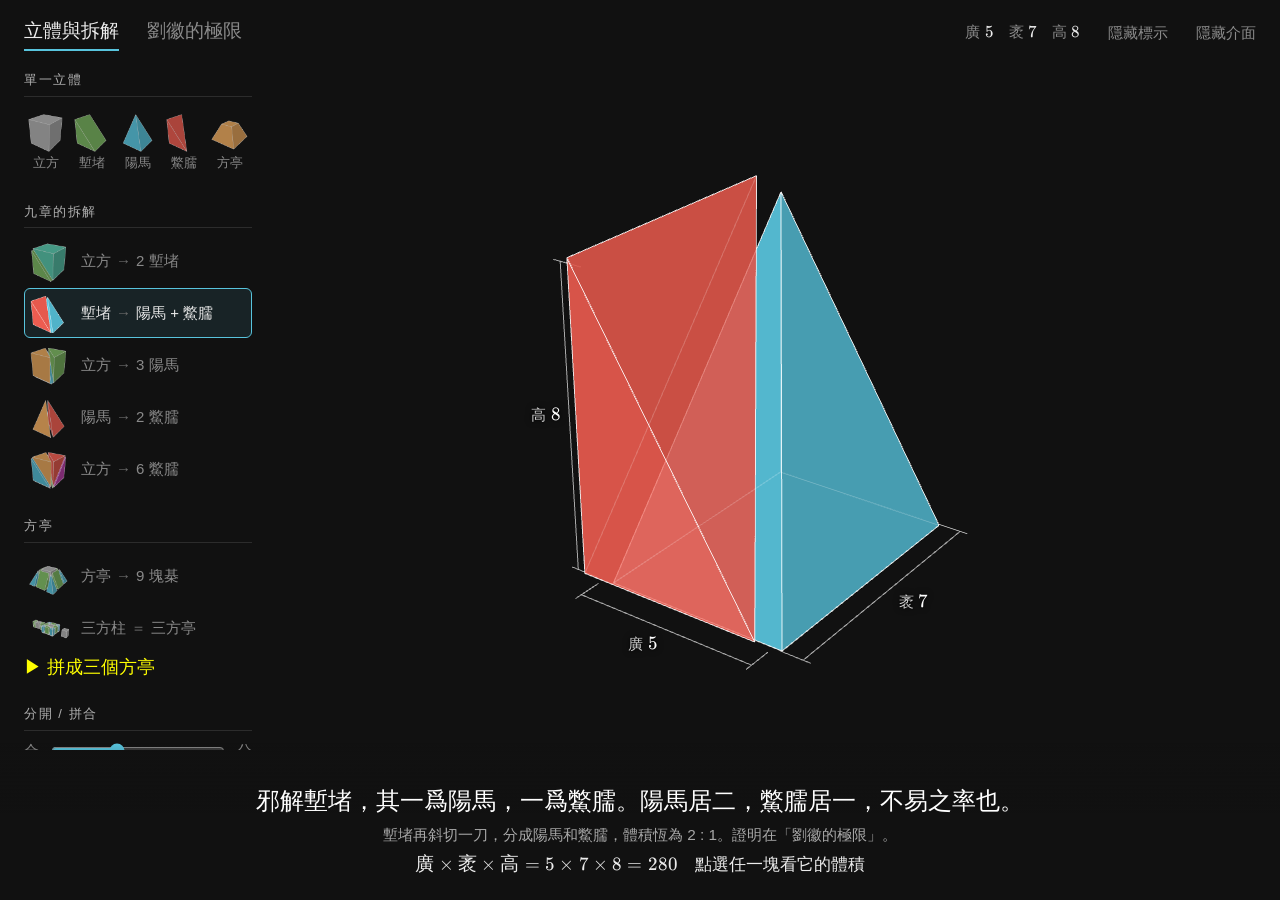
==== index.html @ 6b8ad1ee "九章算術商功立體互動網站：塹堵、陽馬、鱉臑、方亭與劉徽的極限論證 Co-Authored-By: Claude Opus 5.5 <noreply@anthropic.com>" ====
<!doctype html>
<html lang="zh-Hant">
<head>
<meta charset="utf-8">
<meta name="viewport" content="width=device-width, initial-scale=1">
<title>九章算術・商功：塹堵、陽馬、鱉臑</title>
<link rel="stylesheet" href="lib/katex/katex.min.css">
<link rel="stylesheet" href="css/style.css">
</head>
<body data-tab="explore">

<canvas id="stage"></canvas>
<div id="labels"></div>

<header id="top">
  <nav>
    <button class="tab" data-tab="explore">立體與拆解</button>
    <button class="tab" data-tab="limit">劉徽的極限</button>
  </nav>
  <div class="top-right">
    <button id="dims-toggle" class="link"><span id="top-a">廣</span> <b id="now-a"></b>　<span id="top-b">袤</span> <b id="now-b"></b>　高 <b id="now-h"></b></button>
    <button id="marks-toggle" class="link" title="顯示或隱藏立體上的廣、袤、高">隱藏標示</button>
    <button id="ui-toggle" class="link" title="隱藏或顯示介面（H）">隱藏介面</button>
  </div>
</header>

<div id="dims-pop" class="ui" hidden>
  <label><em id="lab-a">廣</em><input id="dim-a" type="number" min="0.5" max="500" step="0.5"><span>尺</span></label>
  <label><em id="lab-b">袤</em><input id="dim-b" type="number" min="0.5" max="500" step="0.5"><span>尺</span></label>
  <label><em>高</em><input id="dim-h" type="number" min="0.5" max="500" step="0.5"><span>尺</span></label>
  <div class="group-title">原題數據</div>
  <div class="chips">
    <button data-dims="2,2,2" data-shape="qd2">劉徽的棊　2・2・2</button>
    <button data-dims="5,7,8" data-shape="yangma">陽馬題　5・7・8</button>
    <button data-dims="5,4,7" data-shape="bienao">鱉臑題　5・4・7</button>
    <button data-dims="20,186,25" data-shape="qiandu">塹堵題　20・186・25</button>
    <button class="ft-only" data-dims="50,40,50" data-shape="fangting">方亭題　下方 50・上方 40・高 50</button>
    <button class="ft-only" data-dims="3,1,1" data-shape="ft9">劉徽的方亭棊　下方 3・上方 1・高 1</button>
  </div>
</div>

<aside id="ex-panel" class="ui">
  <div class="group-title">單一立體</div>
  <div class="tiles">
    <button class="tile" data-preset="box"><img alt=""><span>立方</span></button>
    <button class="tile" data-preset="qiandu"><img alt=""><span>塹堵</span></button>
    <button class="tile" data-preset="yangma"><img alt=""><span>陽馬</span></button>
    <button class="tile" data-preset="bienao"><img alt=""><span>鱉臑</span></button>
    <button class="tile" data-preset="fangting"><img alt=""><span>方亭</span></button>
  </div>

  <div class="group-title">九章的拆解</div>
  <div class="rows">
    <button class="rowtile" data-preset="box2"><img alt=""><span>立方<em>→</em>2 塹堵</span></button>
    <button class="rowtile" data-preset="qd2"><img alt=""><span>塹堵<em>→</em>陽馬 + 鱉臑</span></button>
    <button class="rowtile" data-preset="box3"><img alt=""><span>立方<em>→</em>3 陽馬</span></button>
    <button class="rowtile" data-preset="ym2"><img alt=""><span>陽馬<em>→</em>2 鱉臑</span></button>
    <button class="rowtile" data-preset="box6"><img alt=""><span>立方<em>→</em>6 鱉臑</span></button>
  </div>

  <div class="group-title">方亭</div>
  <div class="rows">
    <button class="rowtile" data-preset="ft9" title="中央立方一，四面塹堵四，四角陽馬四"><img alt=""><span>方亭<em>→</em>9 塊棊</span></button>
    <button class="rowtile" data-preset="ft27" title="上下方相乘、下方自乘、上方自乘三個方柱，合起來是三個方亭"><img alt=""><span>三方柱<em>＝</em>三方亭</span></button>
  </div>
  <div class="chips" id="ex-asm-row" hidden>
    <button id="ex-assemble" class="primary" title="把 27 塊棊搬過去拼成三個方亭，再按一次還原">▶ 拼成三個方亭</button>
  </div>

  <div class="group-title">分開 / 拼合</div>
  <label class="slider">合<input id="ex-explode" type="range" min="0" max="100" value="0">分</label>
  <div class="chips">
    <button id="ex-home" title="把拖走的各塊移回原位">拖動歸位</button>
    <button id="ex-restart" title="回到這個立體一開始的樣子，包含取消切割">全部重來</button>
  </div>

  <div class="group-title">自由切割</div>
  <div class="chips">
    <button id="ex-cut-toggle">顯示切割平面</button>
  </div>
  <div id="ex-cut-controls" hidden>
    <div class="chips">
      <button data-axis="x">垂直廣</button>
      <button data-axis="z">垂直袤</button>
      <button data-axis="y">垂直高</button>
    </div>
    <label class="slider">傾斜<input id="ex-cut-tilt" type="range" min="0" max="180" value="90"></label>
    <label class="slider">轉向<input id="ex-cut-azim" type="range" min="0" max="360" value="0"></label>
    <label class="slider">位置<input id="ex-cut-pos" type="range" min="-100" max="100" value="0"></label>
    <div class="chips">
      <button id="ex-cut-go" class="primary">切</button>
    </div>
    <div class="hint">先點選一塊就只切那一塊，否則全部一起切。</div>
  </div>

  <div class="group-title">體積（立方尺）</div>
  <div id="ex-list"></div>
  <div class="hint">拖空白處旋轉，滾輪縮放，右鍵平移。<br>拖任一塊可單獨移動。</div>
</aside>

<div id="lm-loop" class="ui">
  <div class="lp-row"><span id="lm-round"></span><span id="lm-cut"></span></div>
  <svg id="lm-loop-svg" viewBox="0 0 560 112" aria-label="一輪的過程：陽馬加鱉臑，從正中切開，會算的 2 比 1，剩下縮小一半的同一題，再回到開頭"></svg>
</div>

<aside id="lm-panel" class="ui">
  <svg id="lm-svg" viewBox="-1 -1 102 102" aria-label="四分圖：整個塹堵的體積分配"></svg>
  <div id="lm-bar"><div id="lm-bar-blue"></div><div id="lm-bar-red"></div></div>
  <div id="lm-rows"></div>
  <div class="legend">
    <div><i class="sw blue"></i>陽馬（原文黑棊）已定<span id="lm-vol-blue"></span></div>
    <div><i class="sw red"></i>鱉臑（赤棊）已定<span id="lm-vol-red"></span></div>
    <div><i class="sw rest"></i>未定<span id="lm-vol-rest"></span></div>
    <div class="hint">單位：立方尺。整個方格 ＝ 一個塹堵。</div>
  </div>
</aside>

<footer id="bottom" class="ui">
  <div id="caption">
    <div id="cap-quote"></div>
    <div id="cap-plain"></div>
    <div id="cap-math"></div>
  </div>
  <div id="lm-ctrl">
    <button id="lm-prev" title="上一步（←）">◀</button>
    <input id="lm-slider" type="range" min="0" max="12" value="0">
    <button id="lm-next" title="下一步（→）">▶</button>
    <button id="lm-play" title="自動播放（空白鍵）">播放</button>
    <span id="lm-title"></span>
  </div>
</footer>

<script src="lib/three.min.js"></script>
<script src="lib/katex/katex.min.js"></script>
<script src="js/geometry.js"></script>
<script src="js/viewer.js"></script>
<script src="js/explore.js"></script>
<script src="js/limit.js"></script>
<script src="js/main.js"></script>
</body>
</html>
---- css/style.css ----
/* 3Blue1Brown 式：深底、少量文字、沒有邊框與卡片 */
:root {
  color-scheme: dark;
  --bg: #111111;
  --text: #ececec;
  --muted: #8a8a8a;
  --faint: #3a3a3a;
  --blue: #58C4DD;
  --red: #FC6255;
  --yellow: #FFFF00;
  --sans: "Microsoft JhengHei UI", "Microsoft JhengHei", "PingFang TC", "Noto Sans TC", sans-serif;
  --kai: "DFKai-SB", "BiauKai", "Kaiti TC", "KaiTi", "Noto Serif TC", serif;
}

* { box-sizing: border-box; }
html, body { margin: 0; height: 100%; overflow: hidden; }
body {
  background: var(--bg);
  color: var(--text);
  font-family: var(--sans);
  font-size: 15px;
  line-height: 1.6;
}

#stage { position: fixed; inset: 0; width: 100%; height: 100%; display: block; touch-action: none; }
#labels { position: fixed; inset: 0; pointer-events: none; overflow: hidden; }
.label3d {
  position: absolute; left: 0; top: 0;
  white-space: nowrap;
  font-size: 16px;
  color: #fff;
  text-shadow: 0 0 6px #000, 0 0 2px #000;
  opacity: 0;
}
.label3d.big { font-size: 24px; color: var(--yellow); }
.label3d.head { font-size: 20px; color: #fff; letter-spacing: .05em; }
.label3d.dim { font-size: 15px; color: #cfcfcf; }
.label3d.dim b { font-weight: 400; font-family: KaTeX_Main, "Times New Roman", serif; font-size: 19px; color: #fff; }

button, input { font: inherit; color: inherit; }
button {
  background: none; border: 0; padding: 0;
  color: var(--muted);
  cursor: pointer;
  transition: color .2s;
}
button:hover { color: var(--text); }
button:disabled { color: var(--faint); cursor: default; }
button:focus-visible, input:focus-visible { outline: 1px solid var(--blue); outline-offset: 3px; }
input[type=range] { accent-color: var(--blue); width: 100%; height: 18px; }

/* ---------- 頂列 ---------- */
#top {
  position: fixed; top: 0; left: 0; right: 0;
  display: flex; justify-content: space-between; align-items: baseline;
  padding: calc(16px + env(safe-area-inset-top, 0px)) 24px 16px;
  pointer-events: none;
}
#top nav, #top .top-right { display: flex; gap: 28px; pointer-events: auto; }
.tab { font-size: 19px; padding-bottom: 3px; border-bottom: 2px solid transparent; }
body[data-tab=explore] .tab[data-tab=explore],
body[data-tab=limit] .tab[data-tab=limit] { color: var(--text); border-bottom-color: var(--blue); }
.link b { color: var(--text); font-weight: 400; font-family: KaTeX_Main, "Times New Roman", serif; font-size: 17px; }

#dims-pop {
  position: fixed; top: 54px; right: 24px;
  width: 250px; padding: 14px 16px;
  background: rgba(17, 17, 17, .94);
  border: 1px solid var(--faint);
  z-index: 5;
}
#dims-pop label { display: flex; align-items: center; gap: 10px; margin-bottom: 6px; }
#dims-pop input {
  flex: 1; min-width: 0;
  background: none; border: 0; border-bottom: 1px solid var(--faint);
  padding: 2px 4px; text-align: right;
  font-family: KaTeX_Main, "Times New Roman", serif; font-size: 17px;
}
#dims-pop label span { color: var(--muted); }
#dims-pop label em { font-style: normal; min-width: 2em; }
#dims-pop .chips { flex-direction: column; align-items: flex-start; gap: 2px; }
#dims-pop .chips button { text-align: left; }
body[data-tab=limit] .ft-only { display: none; }

/* ---------- 共用小元件 ---------- */
.group-title {
  margin: 22px 0 8px; padding-bottom: 5px;
  border-bottom: 1px solid #2c2c2c;
  font-size: 13px; letter-spacing: .12em; color: #b0b0b0;
}
.group-title:first-child { margin-top: 0; }

/* 縮圖選單：上排單一立體，下面一列一種拆解 */
.tiles { display: grid; grid-template-columns: repeat(5, 1fr); gap: 2px; }
.tile, .rowtile { border: 1px solid transparent; border-radius: 6px; transition: color .2s, border-color .2s, background .2s; }
.tile { display: flex; flex-direction: column; align-items: center; gap: 1px; padding: 4px 0 5px; font-size: 13px; }
.tile img { width: 100%; max-width: 50px; aspect-ratio: 1; }
.rows { display: flex; flex-direction: column; gap: 2px; }
.rowtile { display: flex; align-items: center; gap: 10px; width: 100%; padding: 2px 6px 2px 2px; text-align: left; }
.rowtile img { width: 44px; height: 44px; flex: none; }
.rowtile span { white-space: nowrap; }
.rowtile em { font-style: normal; margin: 0 5px; color: #6a6a6a; }
.tile img, .rowtile img { opacity: .72; transition: opacity .2s; }
.tile img:not([src]), .rowtile img:not([src]) { display: none; }
.tile:hover img, .rowtile:hover img, .tile.on img, .rowtile.on img { opacity: 1; }
.tile.on, .rowtile.on { color: var(--text); border-color: var(--blue); background: rgba(88, 196, 221, .1); }
.chips { display: flex; flex-wrap: wrap; gap: 4px 16px; }
.chips.col { flex-direction: column; align-items: flex-start; gap: 2px; }
.chips button.on { color: var(--blue); }
.chips button.primary { color: var(--yellow); font-size: 18px; }
.hint { margin-top: 10px; font-size: 12px; line-height: 1.5; color: #6a6a6a; }
label.slider { display: flex; align-items: center; gap: 10px; color: var(--muted); white-space: nowrap; }

/* ---------- 分頁一側欄 ---------- */
#ex-panel {
  position: fixed; left: 24px; top: 70px; bottom: 150px;
  width: 236px;
  padding-right: 8px;
  overflow-x: hidden;
  overflow-y: auto;
  scrollbar-width: thin; scrollbar-color: var(--faint) transparent;
}
#ex-list { margin-top: 4px; }
.vol-row {
  display: flex; align-items: center; gap: 8px;
  width: 100%; padding: 1px 0; text-align: left;
}
.vol-row i { width: 10px; height: 10px; flex: none; }
.vol-row .num { margin-left: auto; color: var(--text); }
.vol-row.on { color: var(--yellow); }
.vol-row.on .num { color: var(--yellow); }
.vol-more { color: var(--muted); font-size: 12px; }

/* ---------- 分頁二：四分圖 ---------- */
#lm-panel {
  position: fixed; right: 24px; top: 70px;
  width: min(300px, 26vw, 36vh);
}
#lm-svg { display: block; width: 100%; height: auto; }
.dg-bg { fill: #1b1b1b; stroke: #555; stroke-width: .4; }
.dg-level { opacity: 0; transition: opacity 1s; stroke: #111; }
.dg-level.on { opacity: 1; }
.dg-blue { fill: var(--blue); }
.dg-red { fill: var(--red); }
.dg-text { font-size: 5.5px; fill: #111; stroke: none; text-anchor: middle; font-family: var(--sans); }
.dg-rest { fill: rgba(255, 255, 0, .07); stroke: var(--yellow); transition: all 1s; }
.dg-rest.off { opacity: 0; }
.dg-rest.hl { fill: rgba(255, 255, 0, .4); }
.dg-rest-text { fill: var(--yellow); transition: opacity .5s; }
.dg-rest-text.off { opacity: 0; }
[data-cell].hl polygon { stroke: var(--yellow); stroke-width: 1.2; }

#lm-bar { display: flex; height: 8px; margin-top: 14px; background: #333; }
#lm-bar div { height: 100%; transition: width 1s; }
#lm-bar-blue { background: var(--blue); }
#lm-bar-red { background: var(--red); }
#lm-rows { margin-top: 12px; }
#lm-rows .row { display: flex; justify-content: space-between; align-items: center; min-height: 34px; color: var(--muted); }
#lm-rows .row span:last-child { color: var(--text); font-size: 17px; }
.legend { margin-top: 12px; font-size: 13px; color: var(--muted); }
.legend > div { display: flex; align-items: center; gap: 8px; min-height: 26px; }
.legend span { margin-left: auto; color: var(--text); font-size: 15px; }
.sw { width: 10px; height: 10px; flex: none; }
.sw.blue { background: var(--blue); }
.sw.red { background: var(--red); }
.sw.rest { background: #333; outline: 1px solid var(--yellow); outline-offset: -1px; }

/* ---------- 分頁二：上方的循環圖 ---------- */
#lm-loop {
  position: fixed; top: 52px; left: 24px; right: calc(min(300px, 26vw, 36vh) + 48px);
  display: none; flex-direction: column; align-items: center; gap: 2px;
  pointer-events: none;
}
.lp-row { display: flex; align-items: baseline; gap: 18px; font-size: 15px; color: var(--text); white-space: nowrap; }
#lm-round { color: var(--yellow); font-size: 17px; }
#lm-cut .sep { color: #555; margin: 0 8px; }
#lm-loop svg { width: min(560px, 100%); height: auto; overflow: visible; }
.lp-node { opacity: .4; transition: opacity .4s; }
.lp-node.on { opacity: 1; }
.lp-box { fill: none; stroke: #3a3a3a; stroke-width: 1.2; transition: stroke .4s; }
.lp-node.on .lp-box { stroke: var(--yellow); }
.lp-blue { fill: var(--blue); }
.lp-red { fill: var(--red); }
.lp-cut { stroke: var(--yellow); stroke-width: 1.5; stroke-dasharray: 3 2; }
.lp-text { fill: #d8d8d8; font-size: 11.5px; text-anchor: middle; font-family: var(--sans); }
.lp-arrow { stroke: #777; stroke-width: 1.5; fill: none; }
.lp-head { fill: #777; }
.lp-back-text { fill: #9a9a9a; font-size: 11px; }
body[data-tab=limit] #lm-loop { display: flex; }

/* ---------- 字幕與步驟列 ---------- */
#bottom {
  position: fixed; left: 0; right: 0; bottom: 0;
  padding: 40px 24px calc(18px + env(safe-area-inset-bottom, 0px));
  text-align: center;
  background: linear-gradient(to top, var(--bg) 55%, rgba(17, 17, 17, 0));
  pointer-events: none;
}
#caption { max-width: 900px; margin: 0 auto; transition: opacity .25s; }
#caption.swap { opacity: 0; }
#cap-quote { font-family: var(--kai); font-size: clamp(19px, 1.9vw, 26px); line-height: 1.5; color: #fff; }
#cap-plain { margin-top: 4px; font-size: clamp(14px, 1.2vw, 17px); color: #a8a8a8; }
#cap-math { margin-top: 4px; min-height: 30px; font-size: clamp(15px, 1.3vw, 18px); color: var(--text); }
#cap-math .katex { font-size: 1.15em; }

#lm-ctrl {
  display: none;
  align-items: center; justify-content: center; gap: 16px;
  margin: 10px auto 0; max-width: 620px;
  pointer-events: auto;
}
#lm-ctrl button { font-size: 17px; }
#lm-ctrl button.on { color: var(--yellow); }
#lm-ctrl input { flex: 1; }
#lm-title { min-width: 120px; text-align: left; color: var(--muted); font-size: 13px; white-space: nowrap; }

/* ---------- 分頁與隱藏介面 ---------- */
body[data-tab=explore] #lm-panel { display: none; }
body[data-tab=limit] #ex-panel { display: none; }
body[data-tab=limit] #lm-ctrl { display: flex; }

body.clean #ex-panel, body.clean #lm-panel, body.clean #dims-pop,
body.clean #top nav, body.clean #dims-toggle, body.clean #marks-toggle, body.clean #lm-ctrl { display: none; }
body.clean #ui-toggle { opacity: .35; }

.tex-fallback { font-family: "Times New Roman", serif; }

@media (max-width: 760px) {
  #ex-panel { width: 216px; left: 12px; }
  #lm-panel { width: 150px; right: 12px; }
  #top { padding: 12px; }
  #top nav, #top .top-right { gap: 14px; }
}
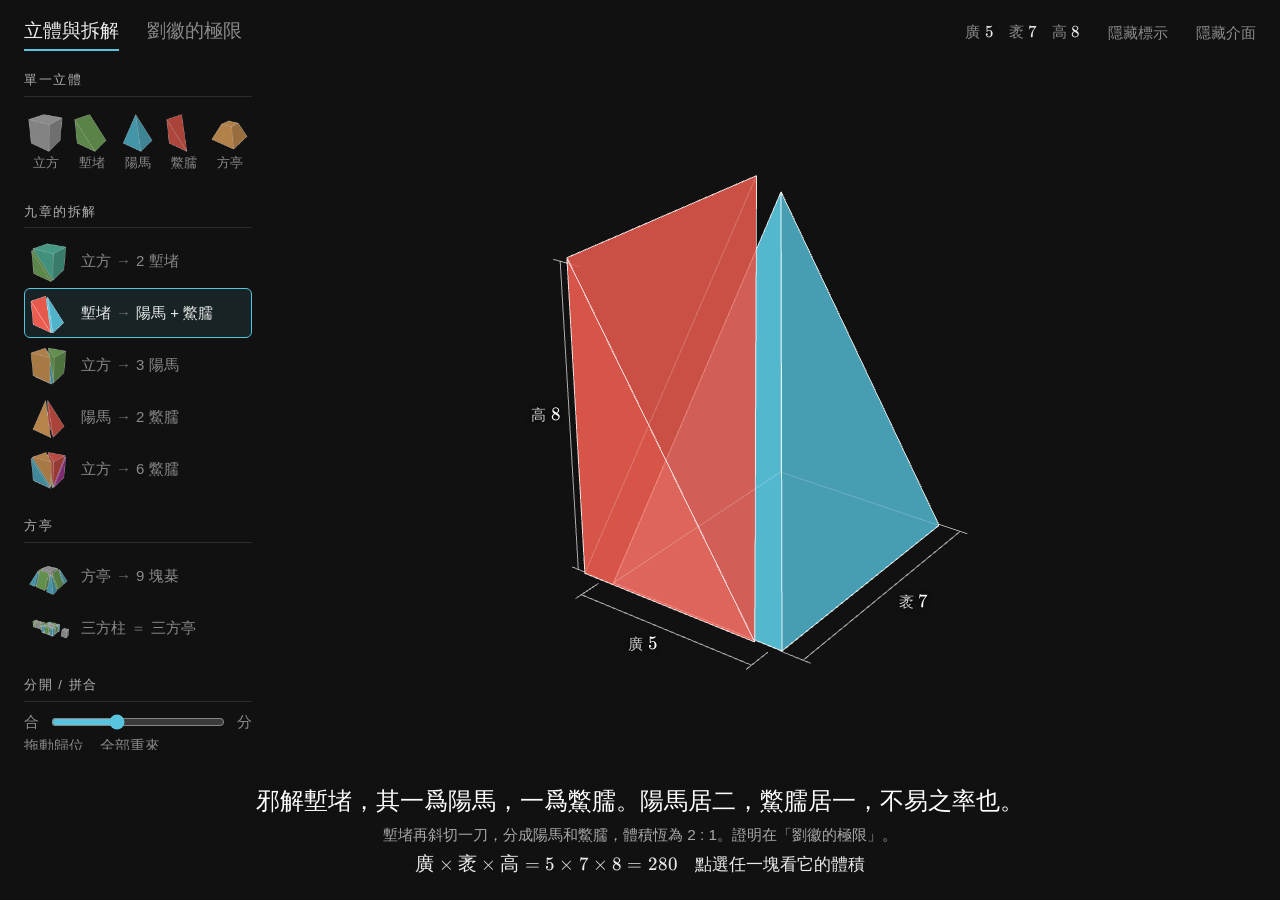
==== commit f59eae59: "新增觀眾用手機頁 audience.html（只有劉徽的極限、橫向操作）與觀眾 QR code Co-Authored-By: Claude Opus 5.5 <noreply@anthropic.c" ====
--- a/index.html
+++ b/index.html
@@ -19,10 +19,20 @@
   </nav>
   <div class="top-right">
     <button id="dims-toggle" class="link"><span id="top-a">廣</span> <b id="now-a"></b>　<span id="top-b">袤</span> <b id="now-b"></b>　高 <b id="now-h"></b></button>
+    <button id="qr-toggle" class="link" title="顯示觀眾用手機掃的 QR code">觀眾 QR</button>
     <button id="marks-toggle" class="link" title="顯示或隱藏立體上的廣、袤、高">隱藏標示</button>
     <button id="ui-toggle" class="link" title="隱藏或顯示介面（H）">隱藏介面</button>
   </div>
 </header>
+
+<div id="qr-overlay" hidden>
+  <div class="qr-box">
+    <div id="qr-code"></div>
+    <div class="qr-title">用手機掃描，自己操作「劉徽的極限」</div>
+    <div id="qr-url"></div>
+    <div class="hint">請把手機轉成橫向。點任意處關閉。</div>
+  </div>
+</div>
 
 <div id="dims-pop" class="ui" hidden>
   <label><em id="lab-a">廣</em><input id="dim-a" type="number" min="0.5" max="500" step="0.5"><span>尺</span></label>
@@ -132,6 +142,7 @@
 
 <script src="lib/three.min.js"></script>
 <script src="lib/katex/katex.min.js"></script>
+<script src="lib/qrcode.js"></script>
 <script src="js/geometry.js"></script>
 <script src="js/viewer.js"></script>
 <script src="js/explore.js"></script>
--- a/css/style.css
+++ b/css/style.css
@@ -13,6 +13,7 @@
 }
 
 * { box-sizing: border-box; }
+[hidden] { display: none !important; }
 html, body { margin: 0; height: 100%; overflow: hidden; }
 body {
   background: var(--bg);
@@ -81,6 +82,19 @@
 #dims-pop .chips { flex-direction: column; align-items: flex-start; gap: 2px; }
 #dims-pop .chips button { text-align: left; }
 body[data-tab=limit] .ft-only { display: none; }
+
+/* ---------- 觀眾 QR ---------- */
+body[data-tab=explore] #qr-toggle { display: none; }
+#qr-overlay {
+  position: fixed; inset: 0; z-index: 20;
+  display: flex; align-items: center; justify-content: center;
+  background: rgba(17, 17, 17, .96);
+  cursor: pointer;
+}
+.qr-box { display: flex; flex-direction: column; align-items: center; gap: 12px; text-align: center; }
+#qr-code svg { display: block; width: min(62vh, 80vw); height: auto; border-radius: 8px; }
+.qr-title { font-size: clamp(18px, 2.4vw, 28px); color: #fff; }
+#qr-url { font-family: KaTeX_Main, "Times New Roman", serif; font-size: clamp(15px, 1.6vw, 20px); color: var(--blue); user-select: all; }
 
 /* ---------- 共用小元件 ---------- */
 .group-title {
